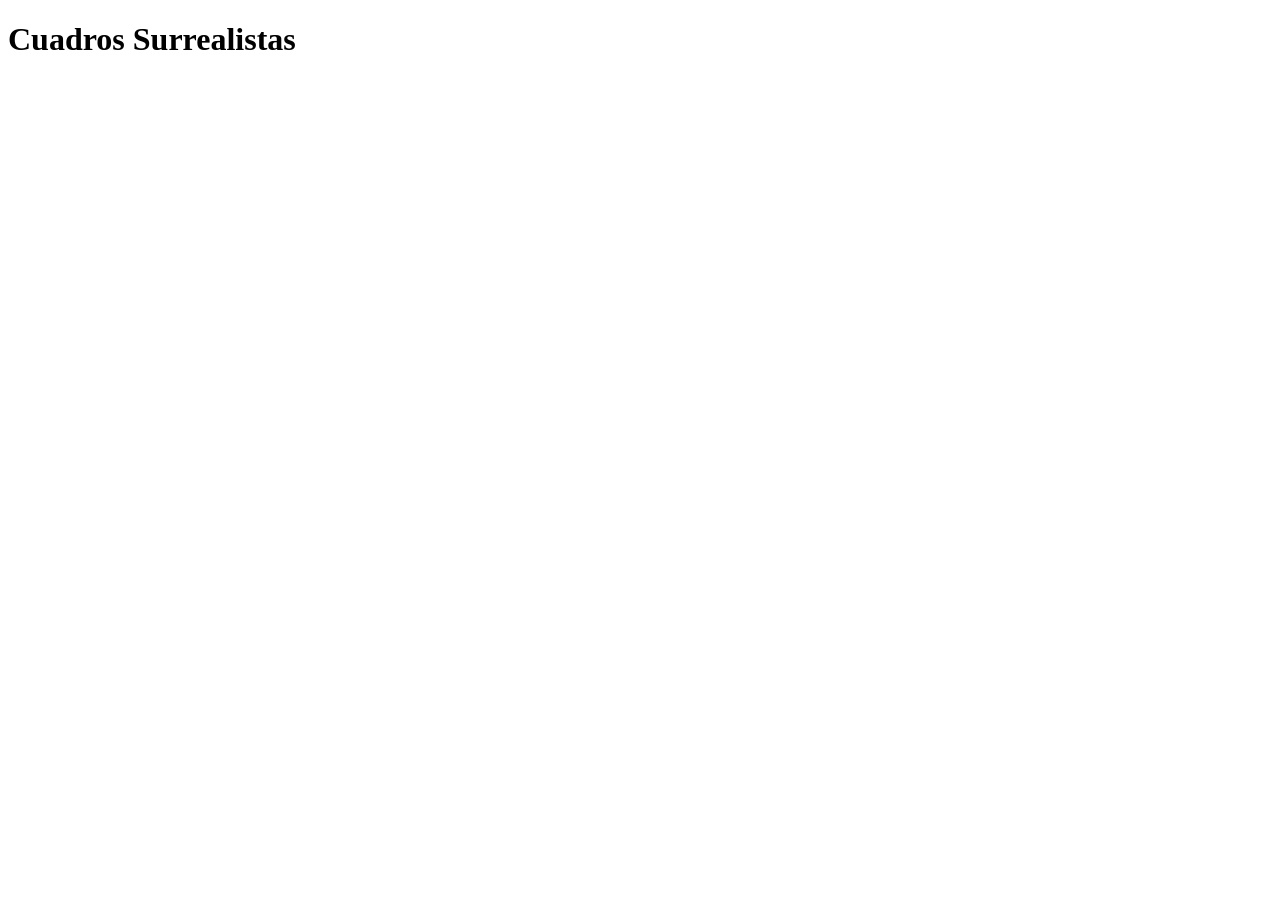
==== index.html @ 1b2fd133 "first commit" ====
<!DOCTYPE html>
<html lang="en">
<head>
    <meta charset="UTF-8">
    <meta name="viewport" content="width=device-width, initial-scale=1.0">
    <title>Cuadros Surrealistas</title>
    <link rel="stylesheet" href="styles.css">
</head>
<body>
    <h1>Cuadros Surrealistas</h1>
    
</body>
</html>
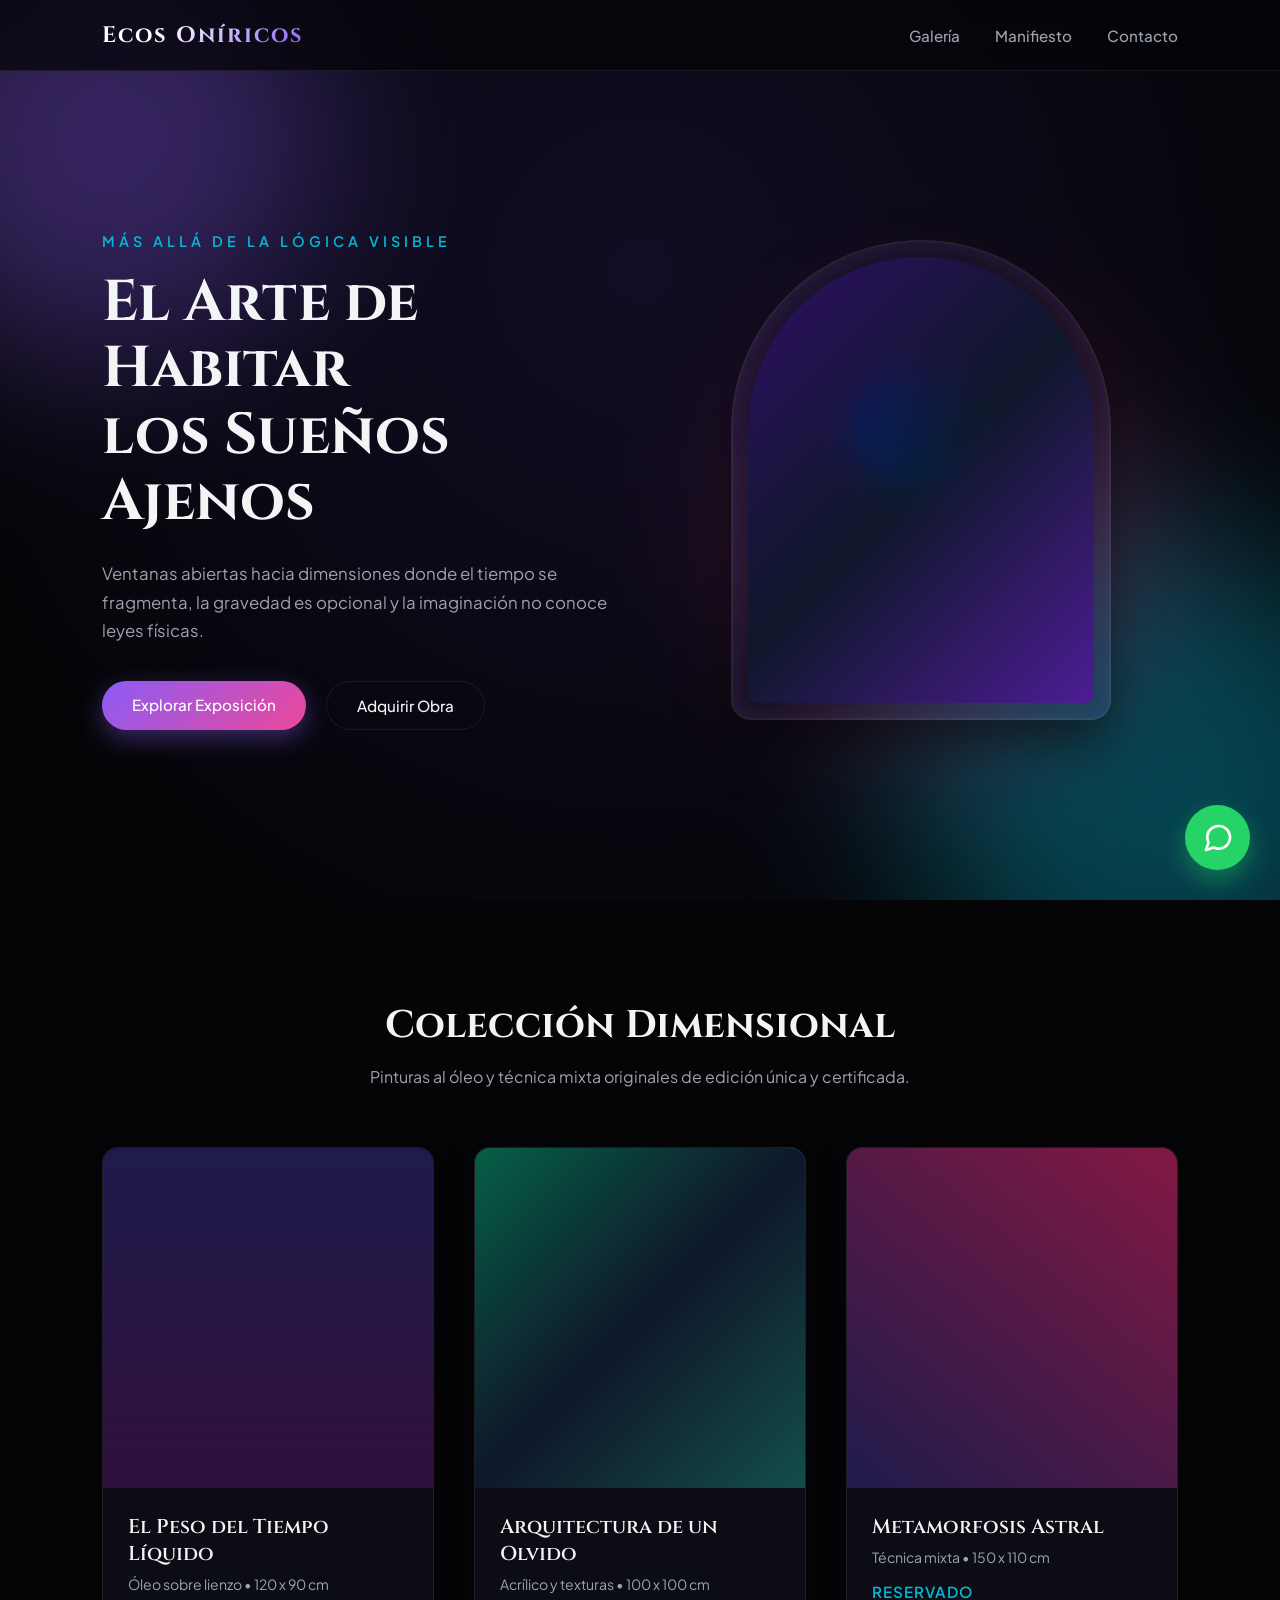
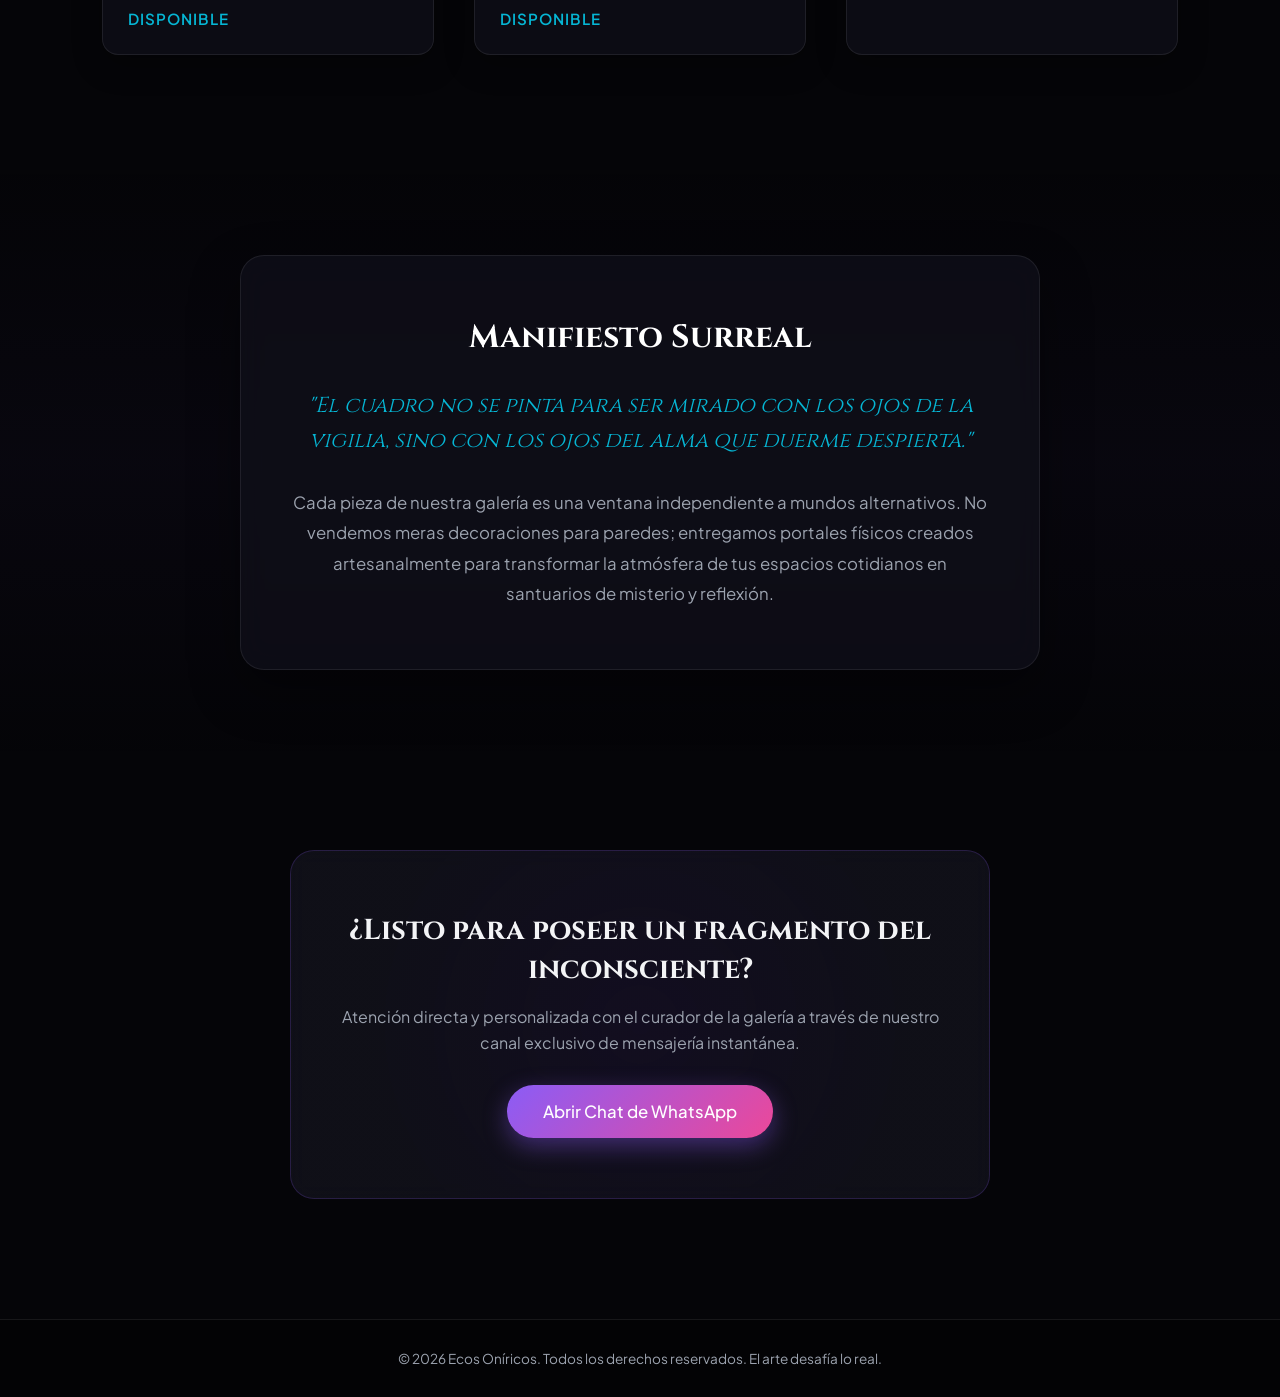
==== commit 58a81783: "cambio de codigo" ====
--- a/index.html
+++ b/index.html
@@ -1,13 +1,141 @@
 <!DOCTYPE html>
-<html lang="en">
+<html lang="es">
 <head>
     <meta charset="UTF-8">
     <meta name="viewport" content="width=device-width, initial-scale=1.0">
-    <title>Cuadros Surrealistas</title>
+    <title>Ecos Oníricos | Galería de Arte Surrealista</title>
+    <!-- Enlace al archivo CSS externo -->
     <link rel="stylesheet" href="styles.css">
+    <!-- Google Fonts para una tipografía mística y elegante -->
+    <link rel="preconnect" href="https://fonts.googleapis.com">
+    <link rel="preconnect" href="https://fonts.gstatic.com" crossorigin>
+    <link href="https://fonts.googleapis.com/css2?family=Cinzel:wght@400;600;700;900&family=Plus+Jakarta+Sans:wght@300;400;500&display=swap" rel="stylesheet">
 </head>
 <body>
-    <h1>Cuadros Surrealistas</h1>
-    
+
+    <!-- FONDO ANIMADO DE PARTÍCULAS / ESFERAS SURREALISTAS -->
+    <div class="surreal-bg">
+        <div class="floating-orb orb-1"></div>
+        <div class="floating-orb orb-2"></div>
+        <div class="floating-orb orb-3"></div>
+    </div>
+
+    <!-- BOTÓN FLOTANTE DE WHATSAPP -->
+    <a href="https://wa.me/5490000000000?text=Hola,%20estoy%20interesado%20en%20adquirir%20una%20de%20sus%20obras%20surrealistas." class="whatsapp-float" target="_blank" rel="noopener noreferrer" aria-label="Contactar por WhatsApp">
+        <svg viewBox="0 0 24 24" width="32" height="32" stroke="currentColor" stroke-width="2" fill="none" stroke-linecap="round" stroke-linejoin="round"><path d="M21 11.5a8.38 8.38 0 0 1-.9 3.8 8.5 8.5 0 0 1-7.6 4.7 8.38 8.38 0 0 1-3.8-.9L3 21l1.9-5.7a8.38 8.38 0 0 1-.9-3.8 8.5 8.5 0 0 1 4.7-7.6 8.38 8.38 0 0 1 3.8-.9h.5a8.48 8.48 0 0 1 8 8v.5z"></path></svg>
+        <span class="whatsapp-tooltip">¡Consúltanos por WhatsApp!</span>
+    </a>
+
+    <!-- CABECERA / NAVEGACIÓN -->
+    <header class="header">
+        <div class="logo">Ecos Oníricos</div>
+        <nav class="nav-links">
+            <a href="#galeria">Galería</a>
+            <a href="#manifiesto">Manifiesto</a>
+            <a href="#contacto">Contacto</a>
+        </nav>
+    </header>
+
+    <!-- SECCIÓN HERO -->
+    <section class="hero">
+        <div class="hero-content">
+            <span class="hero-subtitle">Más allá de la lógica visible</span>
+            <h1 class="hero-title">El Arte de Habitar <br>los Sueños Ajenos</h1>
+            <p class="hero-text">Ventanas abiertas hacia dimensiones donde el tiempo se fragmenta, la gravedad es opcional y la imaginación no conoce leyes físicas.</p>
+            <div class="hero-buttons">
+                <a href="#galeria" class="btn btn-primary">Explorar Exposición</a>
+                <a href="https://wa.me/5490000000000?text=Hola,%20deseo%20adquirir%20una%20obra%20original." class="btn btn-secondary" target="_blank" rel="noopener">Adquirir Obra</a>
+            </div>
+        </div>
+        <div class="hero-visual">
+            <div class="surreal-frame-hero">
+                <div class="inner-art art-1"></div>
+            </div>
+        </div>
+    </section>
+
+    <!-- SECCIÓN DE GALERÍA DE CUADROS SURREALISTAS -->
+    <section id="galeria" class="gallery-section">
+        <div class="section-header">
+            <h2 class="section-title">Colección Dimensional</h2>
+            <p class="section-desc">Pinturas al óleo y técnica mixta originales de edición única y certificada.</p>
+        </div>
+
+        <div class="gallery-grid">
+            <!-- Cuadro 1 -->
+            <article class="art-card">
+                <div class="card-image-wrapper">
+                    <div class="art-img img-1"></div>
+                    <div class="art-overlay">
+                        <a href="https://wa.me/5490000000000?text=Hola,%20estoy%20interesado%20en%20la%20obra:%20Relojes%20de%20Ajedrez" class="overlay-btn" target="_blank">Consultar por WhatsApp</a>
+                    </div>
+                </div>
+                <div class="card-info">
+                    <h3>El Peso del Tiempo Líquido</h3>
+                    <p class="art-specs">Óleo sobre lienzo • 120 x 90 cm</p>
+                    <span class="art-price">Disponible</span>
+                </div>
+            </article>
+
+            <!-- Cuadro 2 -->
+            <article class="art-card">
+                <div class="card-image-wrapper">
+                    <div class="art-img img-2"></div>
+                    <img src="https://wa.me/5490000000000?text=Hola,%20estoy%20interesado%20en%20la%20obra:%20Arquitectura%20Onírica" alt="Arquitectura de un Olvido" class="art-img img-2">
+                    <div class="art-overlay">
+                        <a href="https://wa.me/5490000000000?text=Hola,%20estoy%20interesado%20en%20la%20obra:%20Arquitectura%20Onírica" class="overlay-btn" target="_blank">Consultar por WhatsApp</a>
+                    </div>
+                </div>
+                <div class="card-info">
+                    <h3>Arquitectura de un Olvido</h3>
+                    <p class="art-specs">Acrílico y texturas • 100 x 100 cm</p>
+                    <span class="art-price">Disponible</span>
+                </div>
+            </article>
+
+            <!-- Cuadro 3 -->
+            <article class="art-card">
+                <div class="card-image-wrapper">
+                    <div class="art-img img-3"></div>
+                    <div class="art-overlay">
+                        <a href="https://lienzos.art/storage/products/metamorfosis-astral-656842643416f.webp" class="overlay-btn" target="_blank">Consultar por WhatsApp</a>
+                    </div>
+                </div>
+                <div class="card-info">
+                    <h3>Metamorfosis Astral</h3>
+                    <p class="art-specs">Técnica mixta • 150 x 110 cm</p>
+                    <span class="art-price">Reservado</span>
+                </div>
+            </article>
+        </div>
+    </section>
+
+    <!-- SECCIÓN MANIFIESTO -->
+    <section id="manifiesto" class="manifesto-section">
+        <div class="manifesto-container">
+            <h2 class="manifesto-title">Manifiesto Surreal</h2>
+            <blockquote class="manifesto-quote">
+                "El cuadro no se pinta para ser mirado con los ojos de la vigilia, sino con los ojos del alma que duerme despierta."
+            </blockquote>
+            <p class="manifesto-text">Cada pieza de nuestra galería es una ventana independiente a mundos alternativos. No vendemos meras decoraciones para paredes; entregamos portales físicos creados artesanalmente para transformar la atmósfera de tus espacios cotidianos en santuarios de misterio y reflexión.</p>
+        </div>
+    </section>
+
+    <!-- SECCIÓN DE CONTACTO DIRECTO -->
+    <section id="contacto" class="contact-section">
+        <div class="contact-box">
+            <h2>¿Listo para poseer un fragmento del inconsciente?</h2>
+            <p>Atención directa y personalizada con el curador de la galería a través de nuestro canal exclusivo de mensajería instantánea.</p>
+            <a href="https://wa.me/5490000000000?text=Hola,%20quiero%20recibir%20el%20catálogo%20privado%20de%20cuadros." class="btn btn-primary btn-large" target="_blank" rel="noopener">
+                Abrir Chat de WhatsApp
+            </a>
+        </div>
+    </section>
+
+    <!-- PIE DE PÁGINA -->
+    <footer class="footer">
+        <p>&copy; 2026 Ecos Oníricos. Todos los derechos reservados. El arte desafía lo real.</p>
+    </footer>
+
 </body>
 </html>
--- a/styles.css
+++ b/styles.css
@@ -0,0 +1,641 @@
+/* ==========================================
+VARIABLES Y CONFIGURACIÓN GLOBAL
+   ========================================== */
+:root {
+    --bg-deep: #050508;
+    --bg-card: rgba(18, 18, 28, 0.65);
+    --accent-purple: #8b5cf6;
+    --accent-cyan: #06b6d4;
+    --accent-pink: #ec4899;
+    --text-main: #f3f4f6;
+    --text-muted: #9ca3af;
+    --border-glass: rgba(255, 255, 255, 0.08);
+    --font-heading: 'Cinzel', serif;
+    --font-body: 'Plus Jakarta Sans', sans-serif;
+}
+
+* {
+    margin: 0;
+    padding: 0;
+    box-sizing: border-box;
+    scroll-behavior: smooth;
+}
+
+body {
+    background-color: var(--bg-deep);
+    color: var(--text-main);
+    font-family: var(--font-body);
+    overflow-x: hidden;
+    position: relative;
+}
+
+/* ==========================================
+FONDO ANIMADO SURREALISTA (PURO CSS)
+   ========================================== */
+.surreal-bg {
+    position: fixed;
+    top: 0;
+    left: 0;
+    width: 100vw;
+    height: 100vh;
+    overflow: hidden;
+    z-index: -1;
+    background: radial-gradient(circle at 50% 30%, #110d24 0%, #050508 80%);
+}
+
+.floating-orb {
+    position: absolute;
+    border-radius: 50%;
+    filter: blur(90px);
+    opacity: 0.35;
+    animation: floatOrbs 18s ease-in-out infinite alternate;
+}
+
+.orb-1 {
+    width: 450px;
+    height: 450px;
+    background: var(--accent-purple);
+    top: -10%;
+    left: -10%;
+}
+
+.orb-2 {
+    width: 500px;
+    height: 500px;
+    background: var(--accent-cyan);
+    bottom: -15%;
+    right: -10%;
+    animation-delay: -5s;
+}
+.img-2 {
+    background-image: url('https://wa.me/5490000000000?text=Hola,%20estoy%20interesado%20en%20la%20obra:%20Arquitectura%20Onírica'); /* Cambia esto por la ruta real de tu archivo */
+}
+
+.orb-3 {
+    width: 350px;
+    height: 350px;
+    background: var(--accent-pink);
+    top: 40%;
+    left: 60%;
+    animation-delay: -10s;
+}
+
+@keyframes floatOrbs {
+    0% {
+        transform: translateY(0px) translateX(0px) scale(1);
+    }
+
+    50% {
+        transform: translateY(40px) translateX(-30px) scale(1.1);
+    }
+
+    100% {
+        transform: translateY(-30px) translateX(40px) scale(0.95);
+    }
+}
+
+/* ==========================================
+BOTÓN FLOTANTE DE WHATSAPP
+   ========================================== */
+.whatsapp-float {
+    position: fixed;
+    bottom: 30px;
+    right: 30px;
+    background-color: #25d366;
+    color: #fff;
+    width: 65px;
+    height: 65px;
+    border-radius: 50%;
+    display: flex;
+    align-items: center;
+    justify-content: center;
+    box-shadow: 0 10px 25px rgba(37, 211, 102, 0.4);
+    z-index: 1000;
+    transition: transform 0.3s cubic-bezier(0.175, 0.885, 0.32, 1.275), box-shadow 0.3s ease;
+    animation: pulseWhatsapp 2.5s infinite;
+}
+
+.whatsapp-float:hover {
+    transform: scale(1.15) rotate(5deg);
+    box-shadow: 0 15px 35px rgba(37, 211, 102, 0.6);
+}
+
+.whatsapp-tooltip {
+    position: absolute;
+    right: 80px;
+    background-color: rgba(18, 18, 28, 0.9);
+    color: #fff;
+    padding: 8px 14px;
+    border-radius: 8px;
+    font-size: 0.85rem;
+    font-weight: 500;
+    white-space: nowrap;
+    opacity: 0;
+    pointer-events: none;
+    transform: translateX(10px);
+    transition: opacity 0.3s ease, transform 0.3s ease;
+    border: 1px solid var(--border-glass);
+    box-shadow: 0 5px 15px rgba(0, 0, 0, 0.3);
+}
+
+.whatsapp-float:hover .whatsapp-tooltip {
+    opacity: 1;
+    transform: translateX(0);
+}
+
+@keyframes pulseWhatsapp {
+    0% {
+        box-shadow: 0 0 0 0 rgba(37, 211, 102, 0.6);
+    }
+
+    70% {
+        box-shadow: 0 0 0 18px rgba(37, 211, 102, 0);
+    }
+
+    100% {
+        box-shadow: 0 0 0 0 rgba(37, 211, 102, 0);
+    }
+}
+
+/* ==========================================
+NAVEGACIÓN / HEADER
+   ========================================== */
+.header {
+    position: fixed;
+    top: 0;
+    left: 0;
+    width: 100%;
+    display: flex;
+    justify-content: space-between;
+    align-items: center;
+    padding: 20px 8%;
+    background: rgba(5, 5, 8, 0.75);
+    backdrop-filter: blur(12px);
+    -webkit-backdrop-filter: blur(12px);
+    border-bottom: 1px solid var(--border-glass);
+    z-index: 900;
+}
+
+.logo {
+    font-family: var(--font-heading);
+    font-size: 1.4rem;
+    font-weight: 700;
+    background: linear-gradient(135deg, #fff 30%, var(--accent-purple));
+    background-clip: text;
+    -webkit-text-fill-color: transparent;
+    letter-spacing: 2px;
+}
+
+.nav-links {
+    display: flex;
+    gap: 35px;
+}
+
+.nav-links a {
+    color: var(--text-muted);
+    text-decoration: none;
+    font-size: 0.95rem;
+    font-weight: 500;
+    transition: color 0.3s ease;
+}
+
+.nav-links a:hover {
+    color: var(--accent-cyan);
+}
+
+/* ==========================================
+SECCIÓN HERO
+   ========================================== */
+.hero {
+    min-height: 100vh;
+    display: flex;
+    align-items: center;
+    justify-content: space-between;
+    padding: 140px 8% 80px;
+    gap: 50px;
+}
+
+.hero-content {
+    flex: 1;
+    animation: fadeInSlide 1.2s cubic-bezier(0.16, 1, 0.3, 1) forwards;
+}
+
+.hero-subtitle {
+    display: inline-block;
+    color: var(--accent-cyan);
+    font-size: 0.9rem;
+    text-transform: uppercase;
+    letter-spacing: 4px;
+    margin-bottom: 20px;
+    font-weight: 600;
+}
+
+.hero-title {
+    font-family: var(--font-heading);
+    font-size: clamp(2.5rem, 4.5vw, 4rem);
+    line-height: 1.15;
+    margin-bottom: 25px;
+    font-weight: 700;
+}
+
+.hero-text {
+    color: var(--text-muted);
+    font-size: 1.05rem;
+    line-height: 1.7;
+    margin-bottom: 35px;
+    max-width: 550px;
+}
+
+.hero-buttons {
+    display: flex;
+    gap: 20px;
+    flex-wrap: wrap;
+}
+
+.btn {
+    padding: 14px 30px;
+    border-radius: 50px;
+    font-weight: 500;
+    font-size: 0.95rem;
+    text-decoration: none;
+    transition: all 0.3s ease;
+    cursor: pointer;
+}
+
+.btn-primary {
+    background: linear-gradient(135deg, var(--accent-purple), var(--accent-pink));
+    color: #fff;
+    box-shadow: 0 8px 25px rgba(139, 92, 246, 0.4);
+}
+
+.btn-primary:hover {
+    transform: translateY(-3px);
+    box-shadow: 0 12px 30px rgba(139, 92, 246, 0.6);
+}
+
+.btn-secondary {
+    background: transparent;
+    color: var(--text-main);
+    border: 1px solid var(--border-glass);
+    backdrop-filter: blur(5px);
+}
+
+.btn-secondary:hover {
+    background: rgba(255, 255, 255, 0.05);
+    border-color: var(--accent-cyan);
+    color: var(--accent-cyan);
+}
+
+.hero-visual {
+    flex: 1;
+    display: flex;
+    justify-content: center;
+    align-items: center;
+}
+
+/* MARCO SURREALISTA HERO */
+.surreal-frame-hero {
+    width: 380px;
+    height: 480px;
+    border-radius: 190px 190px 20px 20px;
+    border: 2px solid var(--border-glass);
+    padding: 15px;
+    background: rgba(255, 255, 255, 0.02);
+    backdrop-filter: blur(10px);
+    box-shadow: 0 25px 50px rgba(0, 0, 0, 0.5), inset 0 0 30px rgba(139, 92, 246, 0.2);
+    animation: floatFrame 6s ease-in-out infinite alternate;
+}
+
+.inner-art {
+    width: 100%;
+    height: 100%;
+    border-radius: 180px 180px 10px 10px;
+    background-size: cover;
+    background-position: center;
+    transition: transform 0.6s cubic-bezier(0.25, 1, 0.5, 1);
+}
+
+.art-1 {
+    /* Simulación artística de arte surrealista con gradientes y sombras puras */
+    background: linear-gradient(135deg, #2e1065, #0f172a, #4c1d95),
+        radial-gradient(circle at 70% 30%, #ec4899 0%, transparent 60%);
+    position: relative;
+    overflow: hidden;
+}
+
+.art-1::after {
+    content: '';
+    position: absolute;
+    width: 120px;
+    height: 120px;
+    background: linear-gradient(45deg, var(--accent-cyan), transparent);
+    border-radius: 50%;
+    top: 25%;
+    left: 30%;
+    filter: blur(15px);
+    mix-blend-mode: overlay;
+}
+
+.surreal-frame-hero:hover .inner-art {
+    transform: scale(1.04) rotate(1deg);
+}
+
+@keyframes floatFrame {
+    0% {
+        transform: translateY(0);
+    }
+
+    100% {
+        transform: translateY(-15px);
+    }
+}
+
+@keyframes fadeInSlide {
+    from {
+        opacity: 0;
+        transform: translateY(30px);
+    }
+
+    to {
+        opacity: 1;
+        transform: translateY(0);
+    }
+}
+
+/* ==========================================
+GALERÍA DE CUADROS
+   ========================================== */
+.gallery-section {
+    padding: 100px 8%;
+}
+
+.section-header {
+    text-align: center;
+    margin-bottom: 60px;
+}
+
+.section-title {
+    font-family: var(--font-heading);
+    font-size: clamp(2rem, 3vw, 2.8rem);
+    margin-bottom: 15px;
+    font-weight: 700;
+}
+
+.section-desc {
+    color: var(--text-muted);
+    font-size: 1rem;
+}
+
+.gallery-grid {
+    display: grid;
+    grid-template-columns: repeat(auto-fit, minmax(320px, 1fr));
+    gap: 40px;
+}
+
+.art-card {
+    background: var(--bg-card);
+    border: 1px solid var(--border-glass);
+    border-radius: 16px;
+    overflow: hidden;
+    backdrop-filter: blur(10px);
+    transition: transform 0.4s cubic-bezier(0.16, 1, 0.3, 1), box-shadow 0.4s ease;
+    box-shadow: 0 10px 30px rgba(0, 0, 0, 0.3);
+}
+
+.art-card:hover {
+    transform: translateY(-8px);
+    box-shadow: 0 20px 40px rgba(139, 92, 246, 0.15);
+    border-color: rgba(139, 92, 246, 0.3);
+}
+
+.card-image-wrapper {
+    position: relative;
+    height: 340px;
+    overflow: hidden;
+}
+
+.art-img {
+    width: 100%;
+    height: 100%;
+    background-size: cover;
+    background-position: center;
+    transition: transform 0.6s ease;
+}
+
+.art-card:hover .art-img {
+    transform: scale(1.08);
+}
+
+/* Fondos abstractos estéticos para las tarjetas simulando cuadros */
+.img-1 {
+    background: linear-gradient(to bottom, #1e1b4b, #31103c),
+        radial-gradient(circle at 30% 70%, #8b5cf6 0%, transparent 70%);
+}
+
+.img-2 {
+    background: linear-gradient(135deg, #065f46, #0f172a, #134e4a),
+        radial-gradient(circle at 80% 20%, #06b6d4 0%, transparent 60%);
+}
+
+.img-3 {
+    background: linear-gradient(220deg, #831843, #1e1b4b),
+        radial-gradient(circle at 50% 50%, #ec4899 0%, transparent 65%);
+}
+
+.art-overlay {
+    position: absolute;
+    top: 0;
+    left: 0;
+    width: 100%;
+    height: 100%;
+    background: rgba(5, 5, 8, 0.65);
+    backdrop-filter: blur(4px);
+    display: flex;
+    align-items: center;
+    justify-content: center;
+    opacity: 0;
+    transition: opacity 0.3s ease;
+}
+
+.art-card:hover .art-overlay {
+    opacity: 1;
+}
+
+.overlay-btn {
+    background: #fff;
+    color: var(--bg-deep);
+    padding: 12px 24px;
+    border-radius: 30px;
+    font-weight: 600;
+    font-size: 0.9rem;
+    text-decoration: none;
+    transform: translateY(15px);
+    transition: transform 0.3s cubic-bezier(0.16, 1, 0.3, 1), background 0.3s ease, color 0.3s ease;
+}
+
+.art-card:hover .overlay-btn {
+    transform: translateY(0);
+}
+
+.overlay-btn:hover {
+    background: var(--accent-cyan);
+    color: #fff;
+}
+
+.card-info {
+    padding: 25px;
+}
+
+.card-info h3 {
+    font-family: var(--font-heading);
+    font-size: 1.25rem;
+    margin-bottom: 8px;
+    font-weight: 600;
+}
+
+.art-specs {
+    color: var(--text-muted);
+    font-size: 0.88rem;
+    margin-bottom: 15px;
+}
+
+.art-price {
+    display: inline-block;
+    color: var(--accent-cyan);
+    font-weight: 600;
+    font-size: 0.95rem;
+    letter-spacing: 1px;
+    text-transform: uppercase;
+}
+
+/* ==========================================
+SECCIÓN MANIFIESTO
+   ========================================== */
+.manifesto-section {
+    padding: 100px 8%;
+    background: linear-gradient(180deg, transparent, rgba(139, 92, 246, 0.03) 50%, transparent);
+}
+
+.manifesto-container {
+    max-width: 800px;
+    margin: 0 auto;
+    text-align: center;
+    background: var(--bg-card);
+    border: 1px solid var(--border-glass);
+    padding: 60px 50px;
+    border-radius: 24px;
+    backdrop-filter: blur(15px);
+    box-shadow: 0 20px 50px rgba(0, 0, 0, 0.4);
+}
+
+.manifesto-title {
+    font-family: var(--font-heading);
+    font-size: 2rem;
+    margin-bottom: 30px;
+    color: #fff;
+}
+
+.manifesto-quote {
+    font-family: var(--font-heading);
+    font-style: italic;
+    font-size: 1.35rem;
+    line-height: 1.6;
+    color: var(--accent-cyan);
+    margin-bottom: 30px;
+    position: relative;
+}
+
+.manifesto-text {
+    color: var(--text-muted);
+    line-height: 1.8;
+    font-size: 1.05rem;
+}
+
+/* ==========================================
+SECCIÓN DE CONTACTO
+   ========================================== */
+.contact-section {
+    padding: 80px 8% 120px;
+    text-align: center;
+}
+
+.contact-box {
+    max-width: 700px;
+    margin: 0 auto;
+    background: radial-gradient(circle at center, rgba(139, 92, 246, 0.1) 0%, rgba(18, 18, 28, 0.8) 70%);
+    border: 1px solid rgba(139, 92, 246, 0.2);
+    border-radius: 24px;
+    padding: 60px 40px;
+    backdrop-filter: blur(10px);
+}
+
+.contact-box h2 {
+    font-family: var(--font-heading);
+    font-size: 1.8rem;
+    margin-bottom: 15px;
+}
+
+.contact-box p {
+    color: var(--text-muted);
+    font-size: 1rem;
+    margin-bottom: 30px;
+    line-height: 1.6;
+}
+
+.btn-large {
+    display: inline-block;
+    padding: 16px 36px;
+    font-size: 1.05rem;
+}
+
+/* ==========================================
+FOOTER
+   ========================================== */
+.footer {
+    padding: 30px 8%;
+    text-align: center;
+    border-top: 1px solid var(--border-glass);
+    color: var(--text-muted);
+    font-size: 0.85rem;
+    background: #030305;
+}
+
+/* ==========================================
+DISEÑO RESPONSIVO (MEDIA QUERIES)
+   ========================================== */
+@media (max-width: 900px) {
+    .hero {
+        flex-direction: column;
+        text-align: center;
+        padding-top: 120px;
+        gap: 40px;
+    }
+
+    .hero-text {
+        margin: 0 auto 35px;
+    }
+
+    .hero-buttons {
+        justify-content: center;
+    }
+
+    .nav-links {
+        display: none;
+        /* Simplificado para evitar JS de menú hamburguesa */
+    }
+}
+
+@media (max-width: 600px) {
+    .manifesto-container {
+        padding: 40px 20px;
+    }
+
+    .contact-box {
+        padding: 40px 20px;
+    }
+
+    .surreal-frame-hero {
+        width: 280px;
+        height: 360px;
+    }
+}
